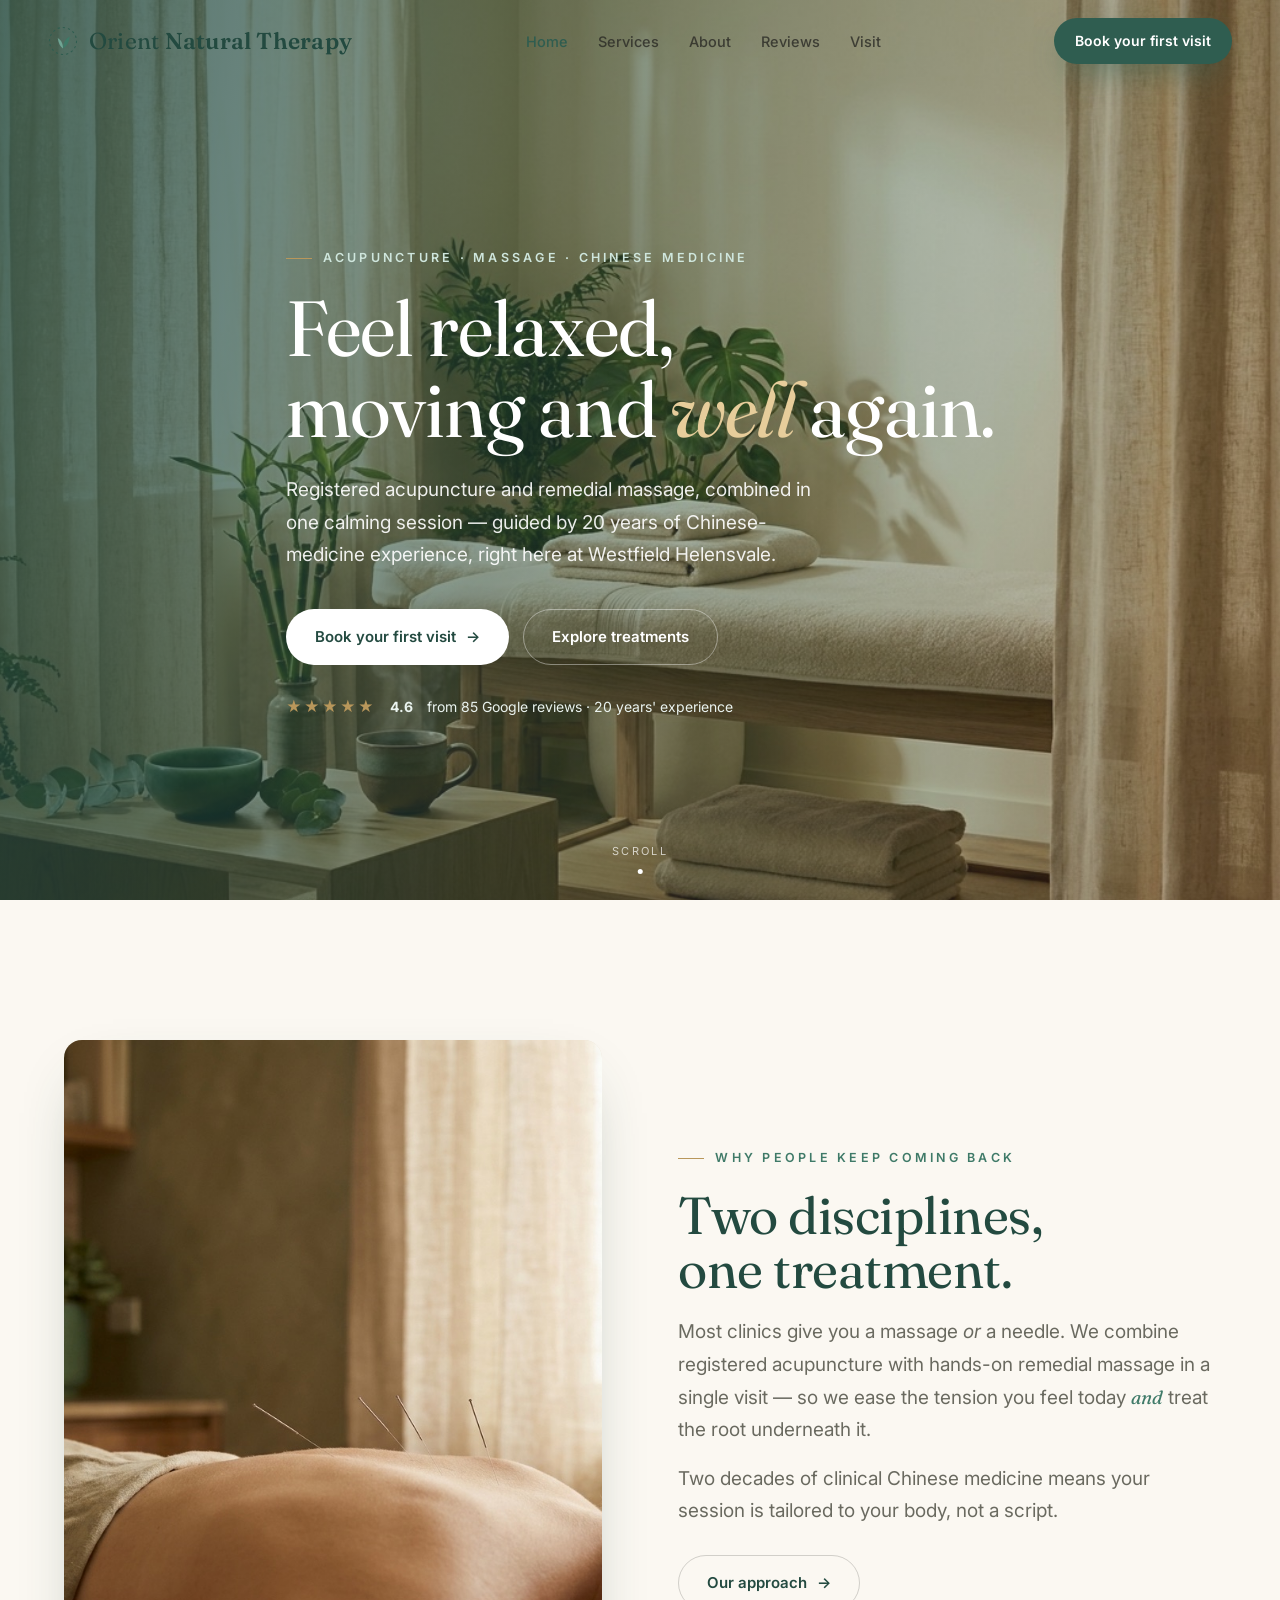
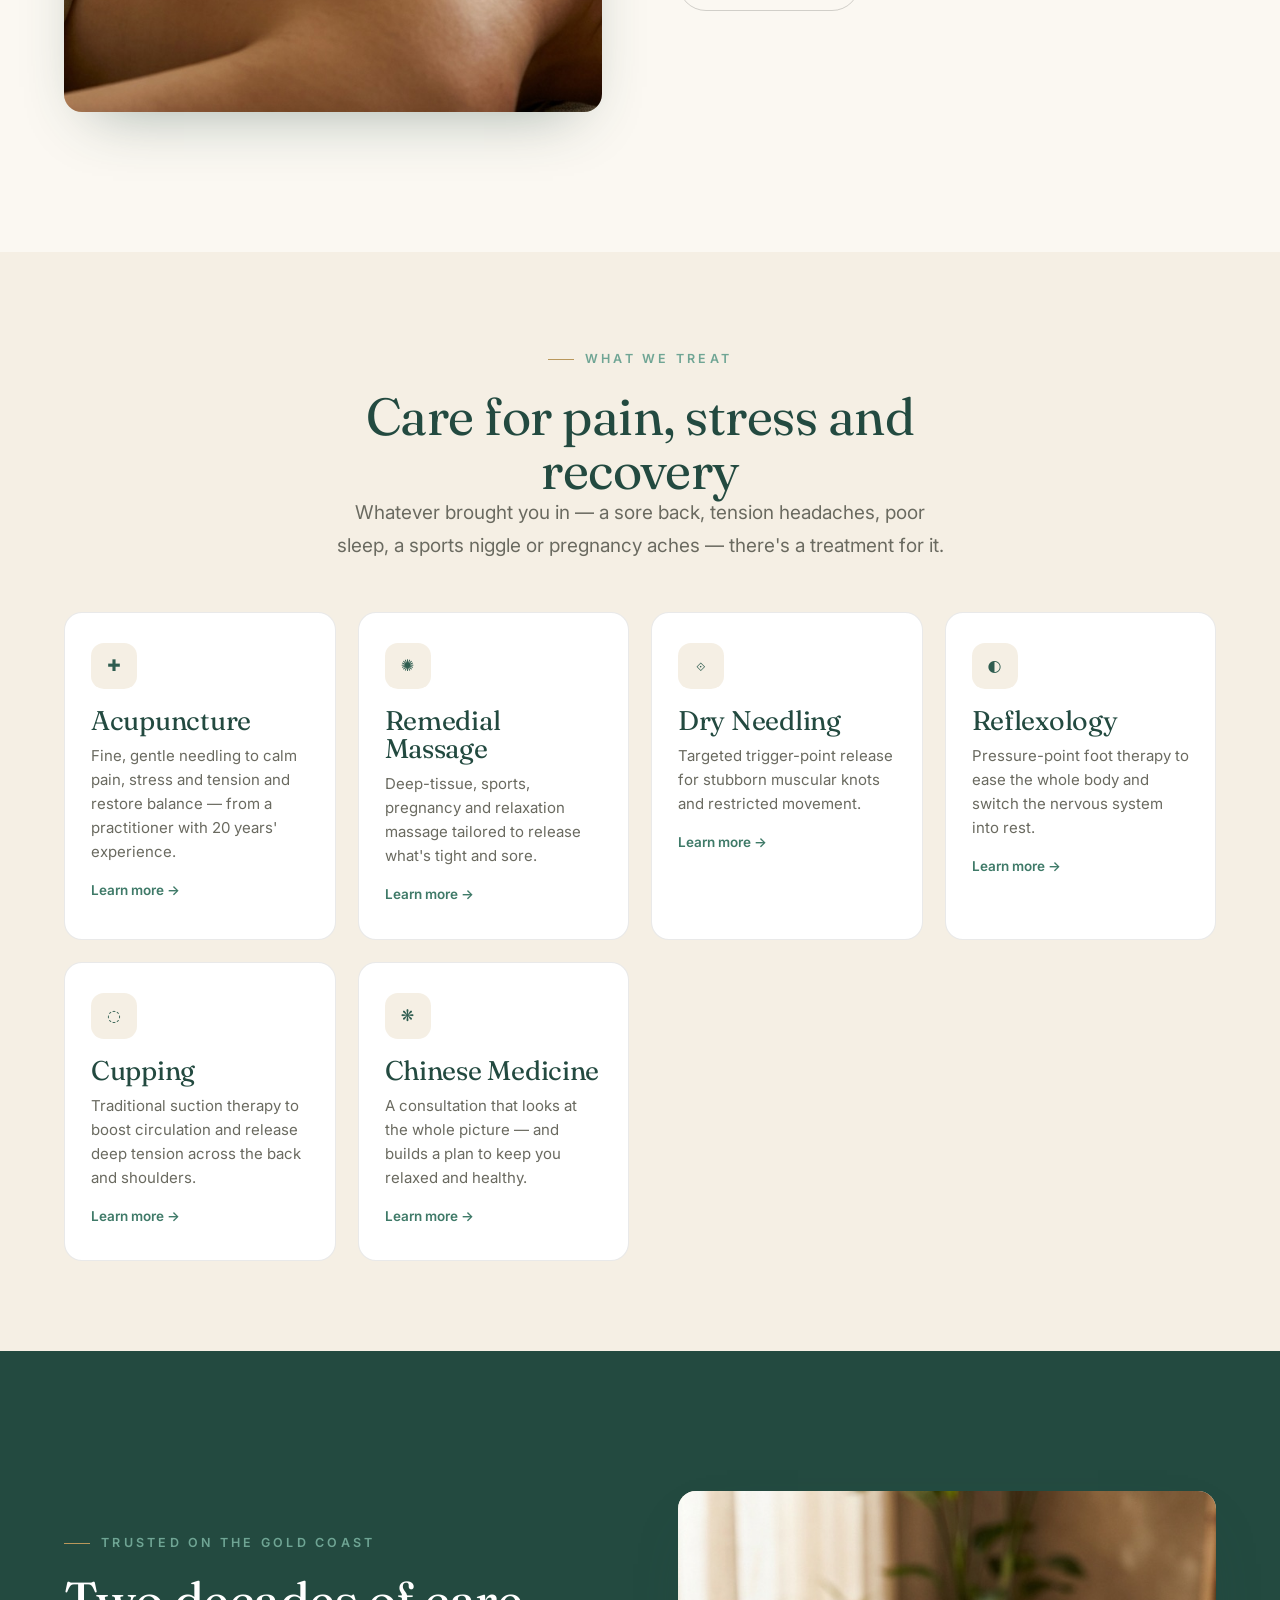
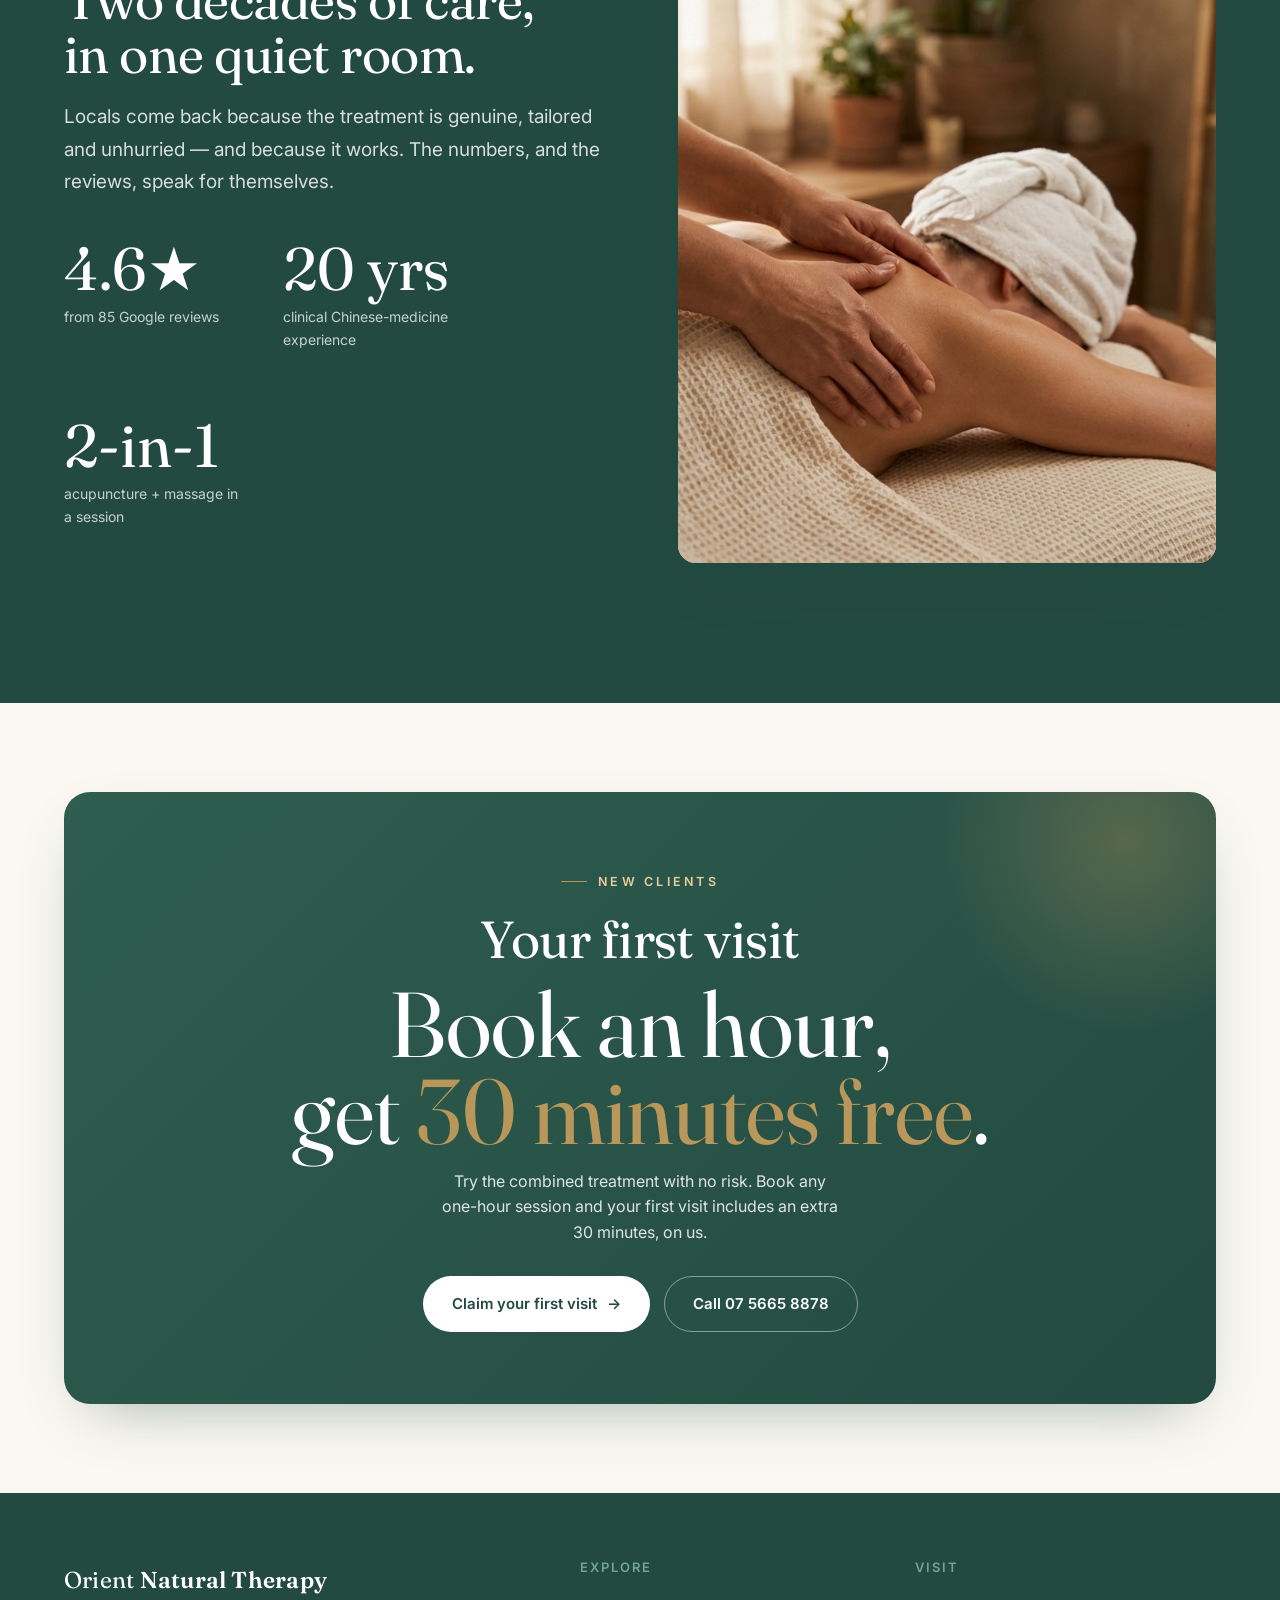
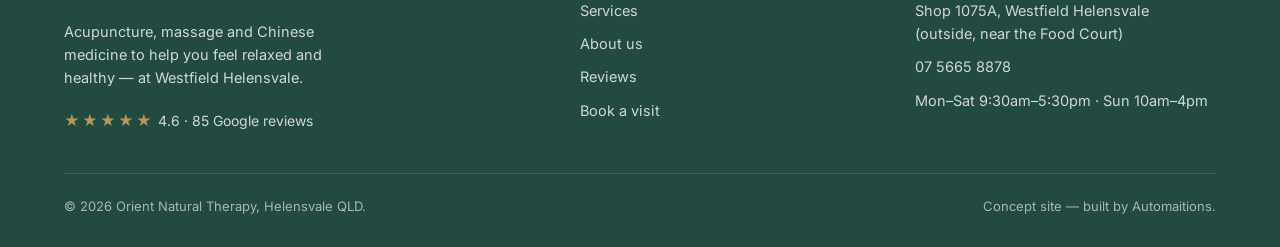
==== index.html @ d1888d2c "Orient Natural Therapy — 5-page premium wellness site (acupuncture/massage/Chinese medicine), on-bra" ====
<!DOCTYPE html>
<html lang="en">
<head>
<meta charset="UTF-8"/>
<meta name="viewport" content="width=device-width, initial-scale=1.0, viewport-fit=cover"/>
<title>Orient Natural Therapy — Acupuncture & Massage, Helensvale</title>
<meta name="description" content="Registered acupuncture and remedial massage in one calming session. 20 years' Chinese-medicine experience at Westfield Helensvale. 4.6★ from 85 reviews. First hour includes 30 minutes free."/>
<link rel="preconnect" href="https://fonts.googleapis.com"><link rel="preconnect" href="https://fonts.gstatic.com" crossorigin>
<link href="https://fonts.googleapis.com/css2?family=Fraunces:ital,opsz,wght@0,9..144,400;0,9..144,500;0,9..144,600;1,9..144,400&family=Inter:wght@400;500;600;700&display=swap" rel="stylesheet">
<link rel="stylesheet" href="style.css">
</head>
<body>

<nav class="bar">
  <a class="brand" href="index.html"><svg class="leaf" viewBox="0 0 40 40" fill="none"><circle cx="20" cy="20" r="18" stroke="#2f5d50" stroke-width="1.4" stroke-dasharray="3 4"/><path d="M20 30c0-7 3-13 9-16-1 8-4 13-9 16Z" fill="#3f7a68"/><path d="M20 30c0-6-2-11-7-14 1 7 3 11 7 14Z" fill="#6fa594"/></svg><span>Orient <b>Natural Therapy</b></span></a>
  <div class="navlinks">
    <a href="index.html" class="active">Home</a>
    <a href="services.html">Services</a>
    <a href="about.html">About</a>
    <a href="reviews.html">Reviews</a>
    <a href="book.html">Visit</a>
  </div>
  <a href="book.html" class="btn btn-primary sm navcta">Book your first visit</a>
  <button class="burger" id="burger" aria-label="Menu"><span></span><span></span><span></span></button>
</nav>

<div class="sheet" id="sheet">
  <div class="top"><a class="brand" href="index.html"><span>Orient <b>Natural Therapy</b></span></a><button class="x" id="sheetx" aria-label="Close">×</button></div>
  <div class="links">
    <a href="index.html">Home</a><a href="services.html">Services</a><a href="about.html">About</a><a href="reviews.html">Reviews</a><a href="book.html">Visit</a>
  </div>
  <a href="book.html" class="btn btn-primary">Book your first visit</a>
  <a href="tel:0756658878" class="btn btn-ghost" style="margin-top:12px;justify-content:center">Call 07 5665 8878</a>
</div>

<!-- HERO -->
<header class="hero">
  <div class="bgimg" style="background-image:url('img/hero.jpg')"></div>
  <div class="veil"></div>
  <div class="wrap">
    <span class="eyebrow reveal">Acupuncture · Massage · Chinese Medicine</span>
    <h1 class="reveal d1">Feel relaxed,<br>moving and <span class="serif-accent" style="color:#e7cd9b">well</span> again.</h1>
    <p class="lead reveal d2">Registered acupuncture and remedial massage, combined in one calming session — guided by 20 years of Chinese-medicine experience, right here at Westfield Helensvale.</p>
    <div class="herocta reveal d3">
      <a href="book.html" class="btn btn-light">Book your first visit <span class="arr">→</span></a>
      <a href="services.html" class="btn btn-ghost" style="border-color:rgba(255,255,255,.4);color:#fff">Explore treatments</a>
    </div>
    <div class="trust reveal d4"><span class="stars">★★★★★</span> <b>4.6</b> from 85 Google reviews · 20 years' experience</div>
  </div>
  <div class="scrollcue"><span>Scroll</span><span class="dot"></span></div>
</header>

<!-- MECHANISM -->
<section class="pad">
  <div class="wrap split r">
    <div class="txt reveal">
      <span class="eyebrow">Why people keep coming back</span>
      <h2>Two disciplines,<br>one treatment.</h2>
      <p class="lead" style="margin-top:20px">Most clinics give you a massage <em>or</em> a needle. We combine registered acupuncture with hands-on remedial massage in a single visit — so we ease the tension you feel today <span class="serif-accent">and</span> treat the root underneath it.</p>
      <p class="lead" style="margin-top:16px">Two decades of clinical Chinese medicine means your session is tailored to your body, not a script.</p>
      <a href="about.html" class="btn btn-ghost" style="margin-top:28px">Our approach <span class="arr">→</span></a>
    </div>
    <div class="media tall reveal d1"><img src="img/acupuncture.jpg" alt="Acupuncture treatment at Orient Natural Therapy"></div>
  </div>
</section>

<!-- SERVICES -->
<section class="pad-sm band sand">
  <div class="wrap">
    <div class="center" style="max-width:640px;margin:0 auto 50px">
      <span class="eyebrow reveal">What we treat</span>
      <h2 class="reveal d1">Care for pain, stress and recovery</h2>
      <p class="lead reveal d2">Whatever brought you in — a sore back, tension headaches, poor sleep, a sports niggle or pregnancy aches — there's a treatment for it.</p>
    </div>
    <div class="grid">
      <div class="card reveal"><div class="ico">✚</div><h3>Acupuncture</h3><p>Fine, gentle needling to calm pain, stress and tension and restore balance — from a practitioner with 20 years' experience.</p><a href="services.html#acupuncture" class="more">Learn more →</a></div>
      <div class="card reveal d1"><div class="ico">✺</div><h3>Remedial Massage</h3><p>Deep-tissue, sports, pregnancy and relaxation massage tailored to release what's tight and sore.</p><a href="services.html#massage" class="more">Learn more →</a></div>
      <div class="card reveal d2"><div class="ico">⟐</div><h3>Dry Needling</h3><p>Targeted trigger-point release for stubborn muscular knots and restricted movement.</p><a href="services.html#dry-needling" class="more">Learn more →</a></div>
      <div class="card reveal"><div class="ico">◐</div><h3>Reflexology</h3><p>Pressure-point foot therapy to ease the whole body and switch the nervous system into rest.</p><a href="services.html#reflexology" class="more">Learn more →</a></div>
      <div class="card reveal d1"><div class="ico">◌</div><h3>Cupping</h3><p>Traditional suction therapy to boost circulation and release deep tension across the back and shoulders.</p><a href="services.html#cupping" class="more">Learn more →</a></div>
      <div class="card reveal d2"><div class="ico">❋</div><h3>Chinese Medicine</h3><p>A consultation that looks at the whole picture — and builds a plan to keep you relaxed and healthy.</p><a href="services.html#chinese-medicine" class="more">Learn more →</a></div>
    </div>
  </div>
</section>

<!-- PROOF -->
<section class="pad band">
  <div class="wrap split">
    <div class="txt reveal">
      <span class="eyebrow">Trusted on the Gold Coast</span>
      <h2>Two decades of care,<br>in one quiet room.</h2>
      <p class="lead" style="margin-top:20px">Locals come back because the treatment is genuine, tailored and unhurried — and because it works. The numbers, and the reviews, speak for themselves.</p>
      <div class="stats" style="margin-top:40px">
        <div class="stat"><div class="n">4.6★</div><div class="l">from 85 Google reviews</div></div>
        <div class="stat"><div class="n">20 yrs</div><div class="l">clinical Chinese-medicine experience</div></div>
        <div class="stat"><div class="n">2-in-1</div><div class="l">acupuncture + massage in a session</div></div>
      </div>
    </div>
    <div class="media tall reveal d1"><img src="img/massage.jpg" alt="Remedial massage at Orient Natural Therapy"></div>
  </div>
</section>

<!-- OFFER -->
<section class="pad-sm">
  <div class="wrap">
    <div class="offer reveal">
      <span class="eyebrow" style="color:#e7cd9b;justify-content:center">New clients</span>
      <h2>Your first visit</h2>
      <div class="big">Book an hour,<br>get <span>30 minutes free</span>.</div>
      <p>Try the combined treatment with no risk. Book any one-hour session and your first visit includes an extra 30 minutes, on us.</p>
      <div class="herocta">
        <a href="book.html" class="btn btn-light">Claim your first visit <span class="arr">→</span></a>
        <a href="tel:0756658878" class="btn btn-ghost" style="border-color:rgba(255,255,255,.45);color:#fff">Call 07 5665 8878</a>
      </div>
    </div>
  </div>
</section>

<!-- FOOTER -->
<footer>
  <div class="wrap">
    <div class="cols">
      <div>
        <a class="brand" href="index.html"><span style="color:#fff">Orient <b>Natural Therapy</b></span></a>
        <p style="margin-top:16px;max-width:34ch;font-size:14.5px">Acupuncture, massage and Chinese medicine to help you feel relaxed and healthy — at Westfield Helensvale.</p>
        <div style="margin-top:18px"><span class="stars">★★★★★</span> <span style="font-size:14px">4.6 · 85 Google reviews</span></div>
      </div>
      <div>
        <h4>Explore</h4>
        <a href="services.html">Services</a><a href="about.html">About us</a><a href="reviews.html">Reviews</a><a href="book.html">Book a visit</a>
      </div>
      <div>
        <h4>Visit</h4>
        <a href="https://maps.google.com/?q=Orient+Natural+Therapy+Westfield+Helensvale" target="_blank" rel="noopener">Shop 1075A, Westfield Helensvale<br>(outside, near the Food Court)</a>
        <a href="tel:0756658878">07 5665 8878</a>
        <a>Mon–Sat 9:30am–5:30pm · Sun 10am–4pm</a>
      </div>
    </div>
    <div class="fine"><span>© 2026 Orient Natural Therapy, Helensvale QLD.</span><span>Concept site — built by Automaitions.</span></div>
  </div>
</footer>

<script src="script.js"></script>
</body>
</html>
---- style.css ----
/* Orient Natural Therapy — calm premium wellness design system */
:root{
  --jade:#2f5d50; --jade-d:#234a40; --jade-l:#3f7a68; --jade-soft:#6fa594;
  --sand:#f5efe4; --sand-2:#ece2d2; --paper:#fbf8f2; --card:#ffffff;
  --ink:#2c2c27; --mut:#6a6a60; --gold:#b9975b; --line:rgba(44,44,39,.1);
  --shadow:0 24px 60px -28px rgba(35,74,64,.45);
  --r:18px; --maxw:1200px;
  --serif:"Fraunces",Georgia,serif; --sans:"Inter",system-ui,sans-serif;
}
*{margin:0;padding:0;box-sizing:border-box}
html{scroll-behavior:smooth}
body{font-family:var(--sans);color:var(--ink);background:var(--paper);line-height:1.6;-webkit-font-smoothing:antialiased;overflow-x:hidden}
a{color:inherit;text-decoration:none}
img{display:block;max-width:100%}
::selection{background:rgba(63,122,104,.25)}
.wrap{max-width:var(--maxw);margin:0 auto;padding:0 24px}
section{position:relative}

/* type */
h1,h2,h3{font-family:var(--serif);font-weight:400;line-height:1.04;letter-spacing:-.01em;color:var(--jade-d)}
h1{font-size:clamp(40px,6.6vw,78px)}
h2{font-size:clamp(30px,4.4vw,52px)}
h3{font-size:clamp(20px,2.4vw,27px)}
.eyebrow{font-family:var(--sans);font-size:12.5px;letter-spacing:.26em;text-transform:uppercase;font-weight:600;color:var(--jade-l);display:inline-flex;align-items:center;gap:11px;margin-bottom:20px}
.eyebrow::before{content:"";width:26px;height:1px;background:var(--gold)}
.lead{font-size:clamp(16px,1.6vw,19px);color:var(--mut);max-width:52ch;line-height:1.7}
.serif-accent{font-family:var(--serif);font-style:italic;color:var(--jade-l)}

/* nav */
nav.bar{position:fixed;top:0;left:0;right:0;z-index:50;display:flex;align-items:center;justify-content:space-between;
  padding:18px clamp(20px,4vw,48px);transition:background .4s,box-shadow .4s,padding .4s}
nav.bar.solid{background:rgba(251,248,242,.86);backdrop-filter:blur(14px);box-shadow:0 1px 0 var(--line);padding-top:13px;padding-bottom:13px}
.brand{display:flex;align-items:center;gap:11px;font-family:var(--serif);font-size:23px;color:var(--jade-d);letter-spacing:.01em;white-space:nowrap}
.brand .leaf{width:30px;height:30px;flex:none}
.brand b{font-weight:600}
.navlinks{display:none;gap:30px;align-items:center}
.navlinks a{font-size:14.5px;font-weight:500;color:var(--ink);opacity:.82;transition:opacity .2s}
.navlinks a:hover,.navlinks a.active{opacity:1;color:var(--jade)}
nav.bar .navcta{display:none}
.burger{background:none;border:none;cursor:pointer;display:flex;flex-direction:column;gap:5px;padding:8px}
.burger span{width:24px;height:2px;background:var(--jade-d);border-radius:2px;transition:.3s}
@media(min-width:900px){.navlinks{display:flex}nav.bar .navcta{display:inline-flex}.burger{display:none}}
@media(max-width:560px){.brand{font-size:18px}.brand .leaf{width:25px;height:25px}}

/* buttons */
.btn{display:inline-flex;align-items:center;gap:10px;font-family:var(--sans);font-weight:600;font-size:15px;
  padding:15px 28px;border-radius:100px;cursor:pointer;border:1px solid transparent;transition:transform .25s,box-shadow .3s,background .3s,color .3s;white-space:nowrap}
.btn .arr{transition:transform .3s}
.btn:hover .arr{transform:translateX(4px)}
.btn-primary{background:var(--jade);color:#fff;box-shadow:0 14px 34px -12px rgba(47,93,80,.7)}
.btn-primary:hover{background:var(--jade-d);transform:translateY(-2px)}
.btn-ghost{border-color:rgba(44,44,39,.2);color:var(--jade-d)}
.btn-ghost:hover{border-color:var(--jade);background:rgba(63,122,104,.06)}
.btn-light{background:#fff;color:var(--jade-d);box-shadow:var(--shadow)}
.btn.sm{padding:11px 20px;font-size:14px}

/* hero */
.hero{min-height:100svh;display:flex;align-items:center;position:relative;overflow:hidden;background:var(--sand)}
.hero .bgimg{position:absolute;inset:0;z-index:0;background-size:cover;background-position:center;transform:scale(1.05)}
.hero .veil{position:absolute;inset:0;z-index:1;background:linear-gradient(100deg,rgba(35,74,64,.82) 0%,rgba(35,74,64,.5) 42%,rgba(35,74,64,.12) 100%)}
.hero .wrap{position:relative;z-index:2;padding-top:120px;padding-bottom:60px}
.hero h1{color:#fff;max-width:16ch}
.hero .eyebrow{color:#cfe6dd}.hero .eyebrow::before{background:var(--gold)}
.hero .lead{color:rgba(255,255,255,.9);margin-top:24px;max-width:46ch}
.hero .herocta{margin-top:38px;display:flex;gap:14px;flex-wrap:wrap;align-items:center}
.hero .trust{margin-top:30px;display:flex;align-items:center;gap:14px;color:#eaf3ef;font-size:14px;flex-wrap:wrap}
.stars{color:var(--gold);letter-spacing:2px;font-size:15px}
.scrollcue{position:absolute;bottom:26px;left:50%;transform:translateX(-50%);z-index:2;color:rgba(255,255,255,.7);font-size:11px;letter-spacing:.22em;text-transform:uppercase;display:flex;flex-direction:column;align-items:center;gap:8px}
.scrollcue .dot{width:5px;height:5px;border-radius:50%;background:#fff;animation:fall 1.8s infinite}
@keyframes fall{0%{transform:translateY(-6px);opacity:0}40%{opacity:1}100%{transform:translateY(10px);opacity:0}}

/* sections */
.pad{padding:clamp(72px,11vw,140px) 0}
.pad-sm{padding:clamp(54px,7vw,90px) 0}
.center{text-align:center}
.center .eyebrow{justify-content:center}
.center .lead{margin-left:auto;margin-right:auto}
.split{display:grid;grid-template-columns:1fr;gap:clamp(36px,6vw,80px);align-items:center}
@media(min-width:880px){.split{grid-template-columns:1fr 1fr}.split.r .txt{order:2}}
.media{border-radius:var(--r);overflow:hidden;box-shadow:var(--shadow);aspect-ratio:3/2;background:var(--sand-2)}
.media img{width:100%;height:100%;object-fit:cover}
.tall{aspect-ratio:4/5}

/* cards */
.grid{display:grid;gap:22px;grid-template-columns:repeat(auto-fit,minmax(248px,1fr))}
.card{background:var(--card);border:1px solid var(--line);border-radius:var(--r);padding:30px 26px 32px;transition:transform .35s,box-shadow .35s}
.card:hover{transform:translateY(-5px);box-shadow:var(--shadow)}
.card .ico{width:46px;height:46px;border-radius:13px;background:var(--sand);display:grid;place-items:center;margin-bottom:18px;color:var(--jade)}
.card h3{color:var(--jade-d);margin-bottom:9px}
.card p{color:var(--mut);font-size:15px}
.card .more{margin-top:16px;font-size:13.5px;font-weight:600;color:var(--jade-l);display:inline-flex;gap:6px}

/* band */
.band{background:var(--jade-d);color:#fff}
.band h2{color:#fff}.band .lead{color:rgba(255,255,255,.82)}.band .eyebrow{color:var(--jade-soft)}
.band.sand{background:var(--sand)}
.band.sand h2{color:var(--jade-d)}.band.sand .lead{color:var(--mut)}

/* stats / proof */
.stats{display:flex;flex-wrap:wrap;gap:clamp(28px,5vw,64px)}
.stat .n{font-family:var(--serif);font-size:clamp(38px,5vw,60px);color:var(--jade-d);line-height:1}
.band .stat .n{color:#fff}
.stat .l{font-size:14px;color:var(--mut);margin-top:8px;max-width:20ch}
.band .stat .l{color:rgba(255,255,255,.75)}

/* reviews */
.quote{background:var(--card);border:1px solid var(--line);border-radius:var(--r);padding:30px 28px;break-inside:avoid}
.quote .stars{font-size:14px}
.quote p{margin-top:12px;color:var(--ink);font-size:15.5px;line-height:1.65}
.quote .who{margin-top:16px;font-size:13.5px;color:var(--mut);font-weight:600}
.masonry{columns:1;column-gap:22px}
@media(min-width:680px){.masonry{columns:2}}
@media(min-width:1000px){.masonry{columns:3}}
.masonry .quote{margin-bottom:22px}

/* offer */
.offer{background:linear-gradient(135deg,var(--jade) 0%,var(--jade-d) 100%);color:#fff;border-radius:26px;padding:clamp(38px,6vw,72px);text-align:center;box-shadow:var(--shadow);position:relative;overflow:hidden}
.offer::after{content:"";position:absolute;width:380px;height:380px;border-radius:50%;background:radial-gradient(closest-side,rgba(185,151,91,.32),transparent);top:-140px;right:-100px}
.offer h2{color:#fff;position:relative}
.offer .big{font-family:var(--serif);font-size:clamp(46px,8vw,92px);color:#fff;line-height:.95;margin:14px 0}
.offer .big span{color:var(--gold)}
.offer p{color:rgba(255,255,255,.85);position:relative;max-width:40ch;margin:0 auto}
.offer .herocta{justify-content:center;margin-top:30px;display:flex;gap:14px;flex-wrap:wrap;position:relative}

/* info rows */
.info{display:grid;gap:18px;grid-template-columns:repeat(auto-fit,minmax(220px,1fr))}
.info .row{display:flex;gap:14px;align-items:flex-start}
.info .row .ico{color:var(--jade-l);flex:none;margin-top:2px}
.info .row b{display:block;font-family:var(--sans);font-weight:600;color:var(--jade-d);font-size:15px}
.info .row span{color:var(--mut);font-size:14.5px}

/* footer */
footer{background:var(--jade-d);color:rgba(255,255,255,.78);padding:64px 0 30px}
footer .cols{display:grid;gap:34px;grid-template-columns:1fr;margin-bottom:40px}
@media(min-width:760px){footer .cols{grid-template-columns:1.6fr 1fr 1fr}}
footer .brand{color:#fff}footer h4{font-family:var(--sans);font-size:13px;letter-spacing:.16em;text-transform:uppercase;color:var(--jade-soft);margin-bottom:16px;font-weight:600}
footer a{display:block;color:rgba(255,255,255,.78);font-size:14.5px;padding:5px 0;transition:color .2s}footer a:hover{color:#fff}
footer .fine{border-top:1px solid rgba(255,255,255,.12);padding-top:22px;display:flex;justify-content:space-between;flex-wrap:wrap;gap:10px;font-size:13px;color:rgba(255,255,255,.6)}

/* mobile menu */
.sheet{position:fixed;inset:0;z-index:60;background:var(--paper);transform:translateX(100%);transition:transform .4s cubic-bezier(.22,1,.36,1);display:flex;flex-direction:column;padding:24px}
.sheet.open{transform:none}
.sheet .top{display:flex;justify-content:space-between;align-items:center}
.sheet .x{background:none;border:none;font-size:30px;color:var(--jade-d);cursor:pointer;line-height:1}
.sheet .links{display:flex;flex-direction:column;gap:6px;margin-top:36px}
.sheet .links a{font-family:var(--serif);font-size:30px;color:var(--jade-d);padding:8px 0}
.sheet .btn{margin-top:24px;justify-content:center}

/* reveal animation */
.reveal{opacity:0;transform:translateY(26px);transition:opacity .9s cubic-bezier(.16,1,.3,1),transform .9s cubic-bezier(.16,1,.3,1)}
.reveal.in{opacity:1;transform:none}
.reveal.d1{transition-delay:.08s}.reveal.d2{transition-delay:.16s}.reveal.d3{transition-delay:.24s}.reveal.d4{transition-delay:.32s}
@media(prefers-reduced-motion:reduce){.reveal{opacity:1;transform:none;transition:none}.hero .bgimg{transform:none}.scrollcue .dot{animation:none}}
.pagehero{padding:160px 0 70px;background:var(--sand);position:relative;overflow:hidden}
.pagehero .blob{position:absolute;width:520px;height:520px;border-radius:50%;background:radial-gradient(closest-side,rgba(63,122,104,.18),transparent);top:-180px;right:-120px;z-index:0}
.pagehero .wrap{position:relative;z-index:1}
.pagehero p.lead{margin-top:18px}
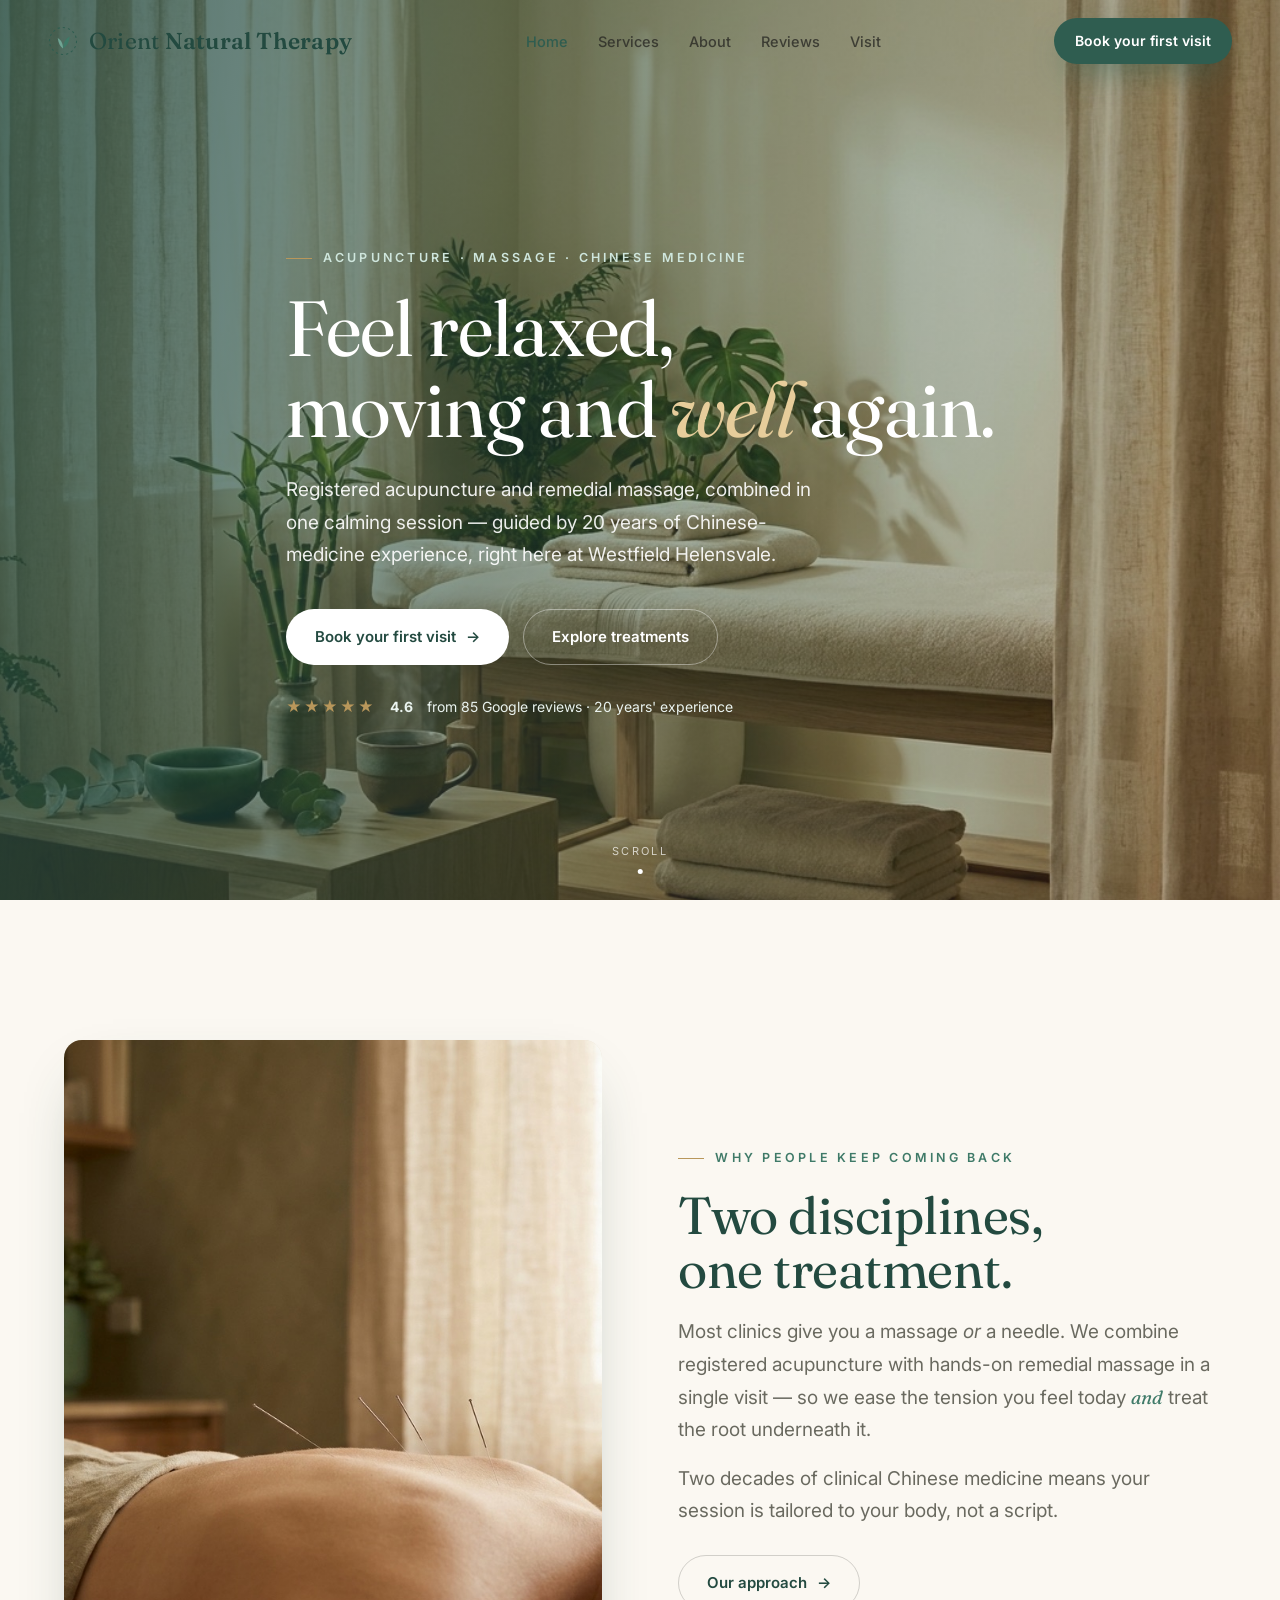
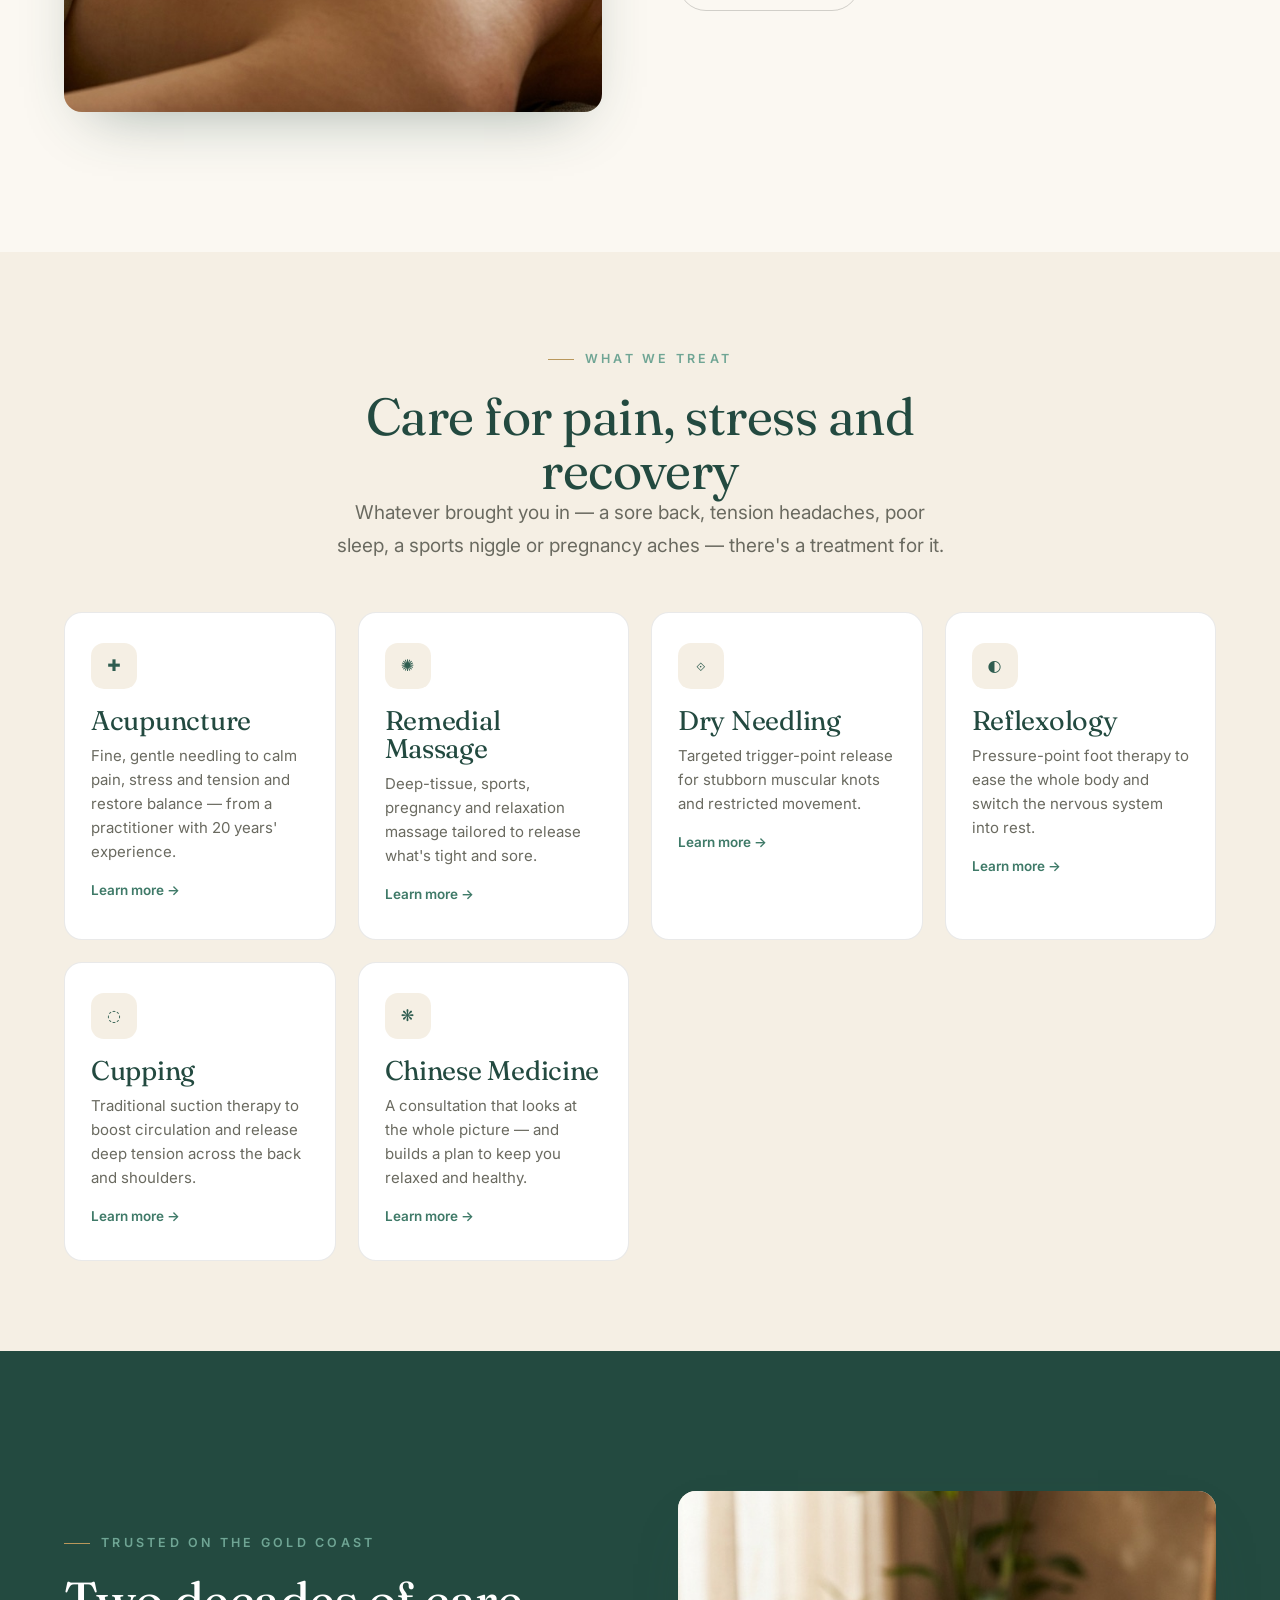
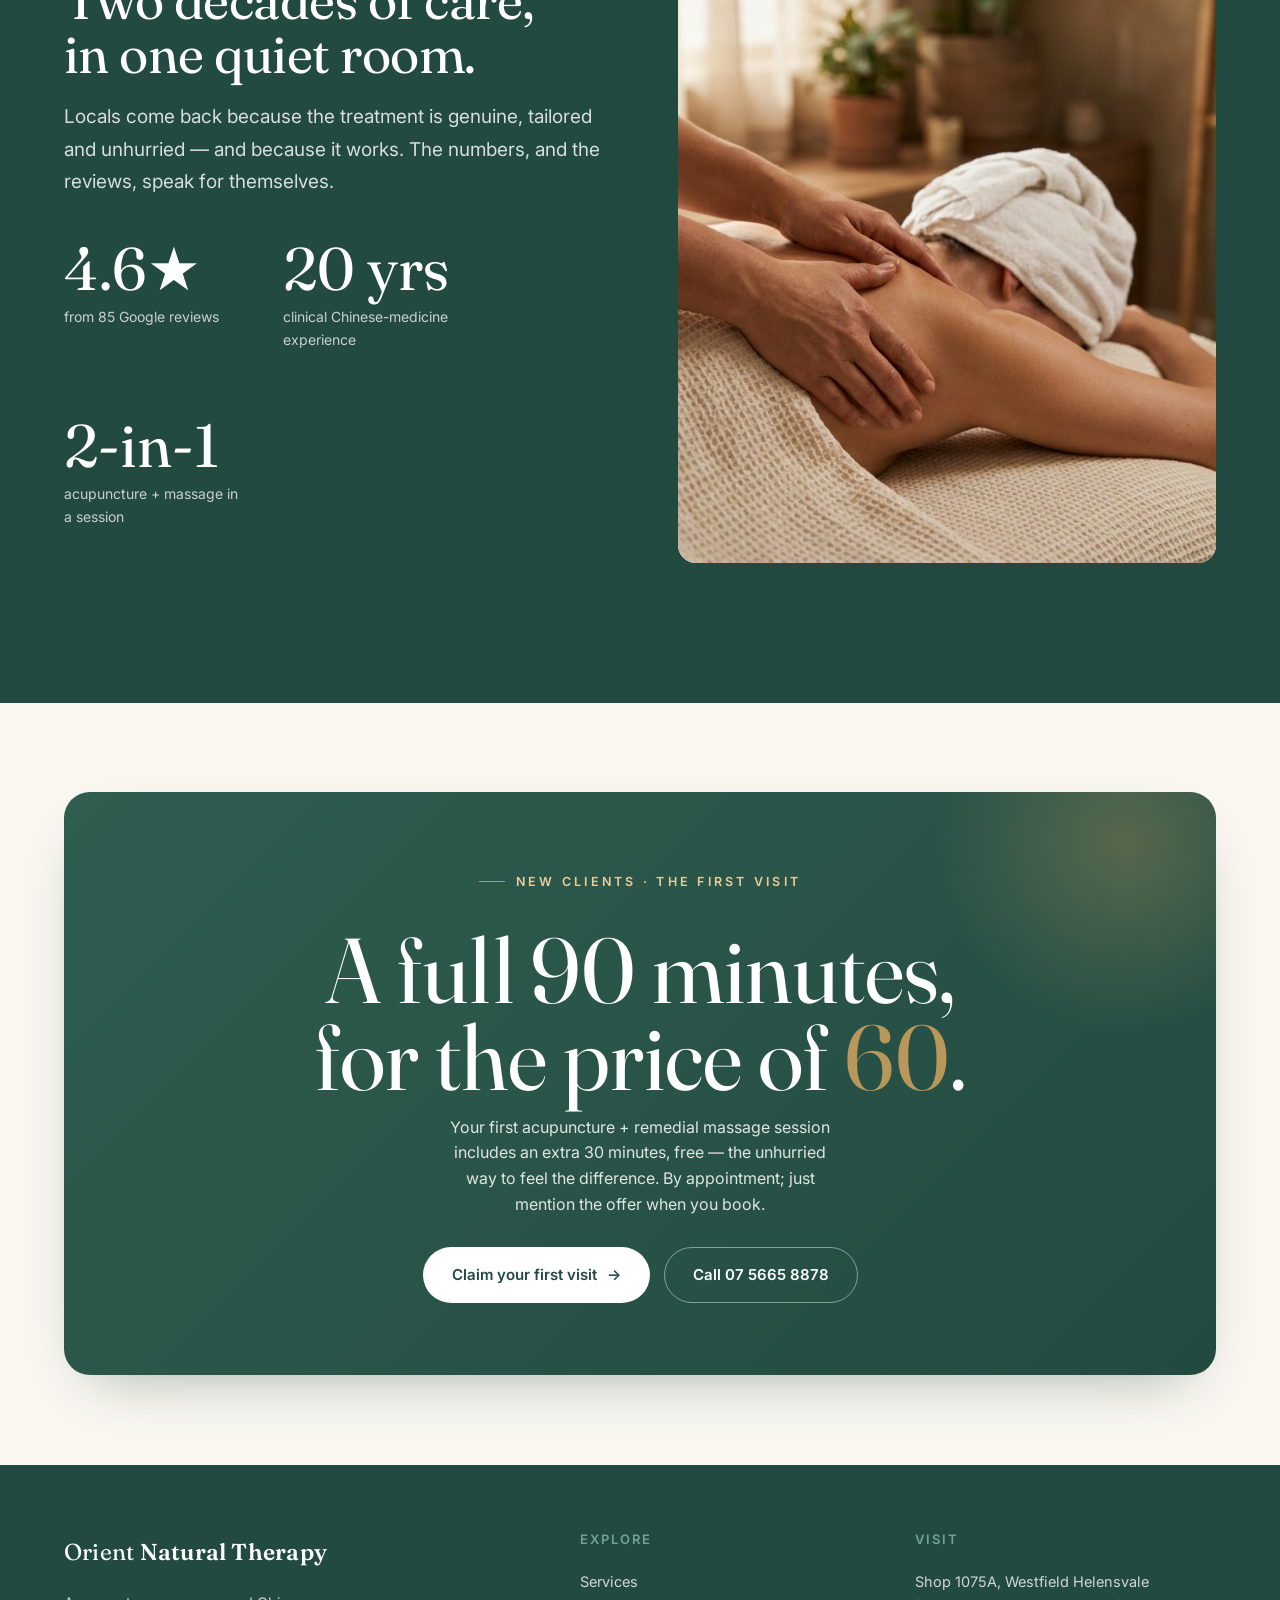
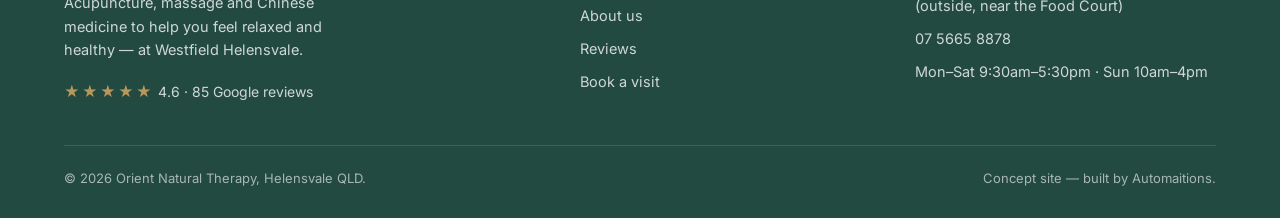
==== commit c91954ba: "Conversion pass: real named Google reviews (Vu Nguyen, Sander-Henri), surface practitioner Wallace a" ====
--- a/index.html
+++ b/index.html
@@ -104,10 +104,9 @@
 <section class="pad-sm">
   <div class="wrap">
     <div class="offer reveal">
-      <span class="eyebrow" style="color:#e7cd9b;justify-content:center">New clients</span>
-      <h2>Your first visit</h2>
-      <div class="big">Book an hour,<br>get <span>30 minutes free</span>.</div>
-      <p>Try the combined treatment with no risk. Book any one-hour session and your first visit includes an extra 30 minutes, on us.</p>
+      <span class="eyebrow" style="color:#e7cd9b;justify-content:center">New clients · The First Visit</span>
+      <div class="big">A full 90 minutes,<br>for the price of <span>60</span>.</div>
+      <p>Your first acupuncture + remedial massage session includes an extra 30 minutes, free — the unhurried way to feel the difference. By appointment; just mention the offer when you book.</p>
       <div class="herocta">
         <a href="book.html" class="btn btn-light">Claim your first visit <span class="arr">→</span></a>
         <a href="tel:0756658878" class="btn btn-ghost" style="border-color:rgba(255,255,255,.45);color:#fff">Call 07 5665 8878</a>
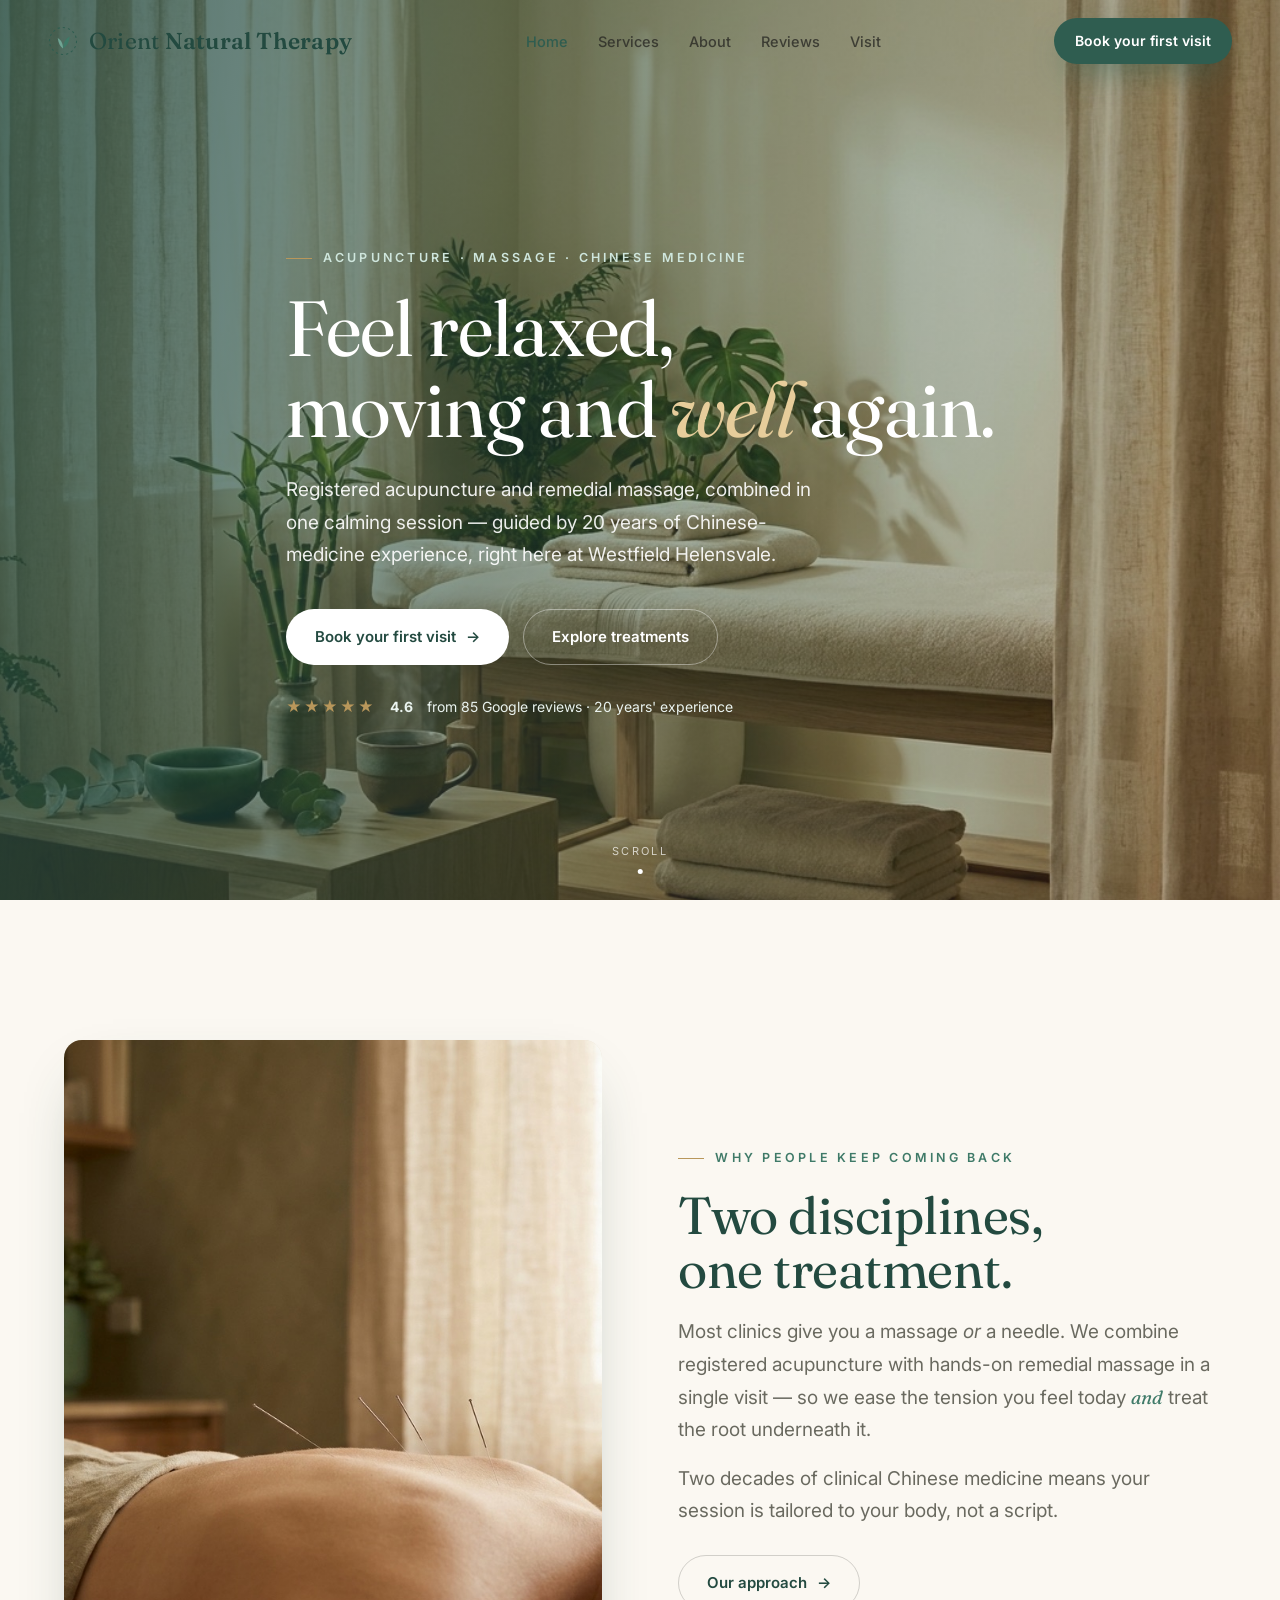
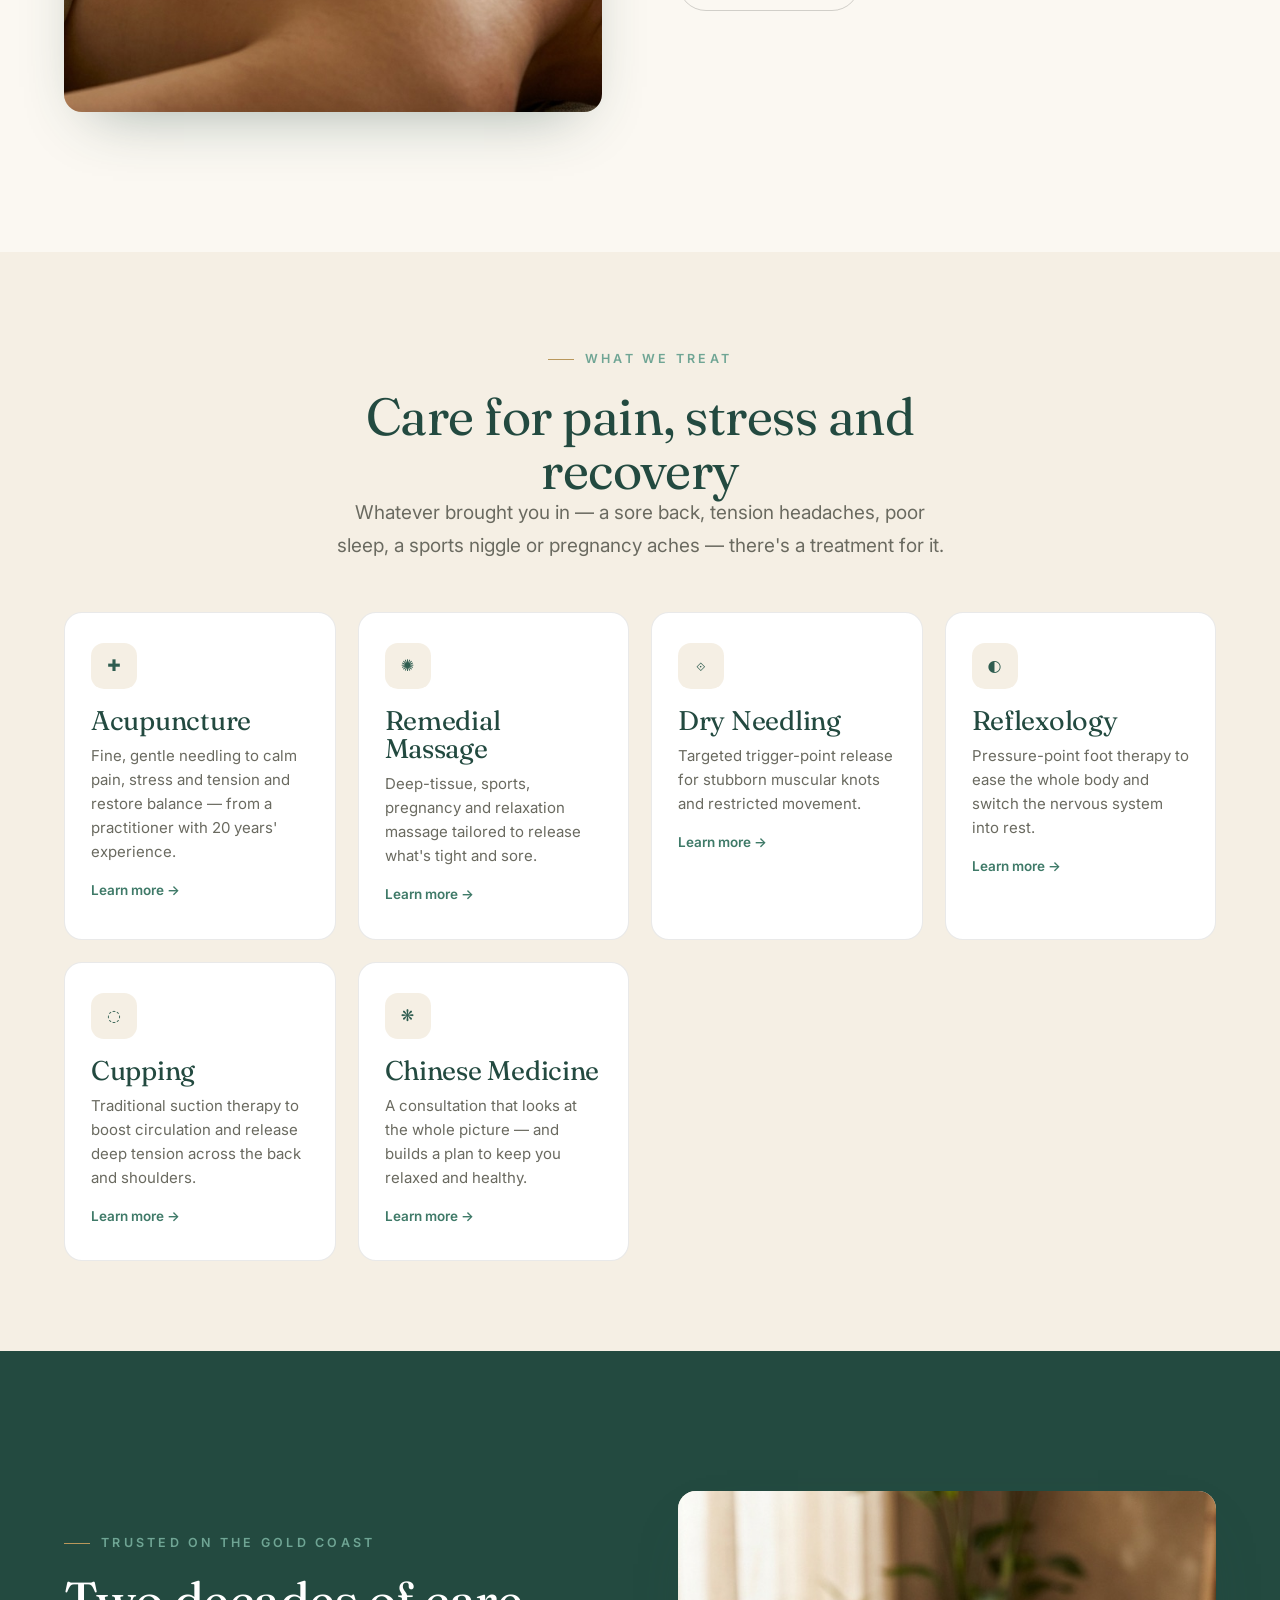
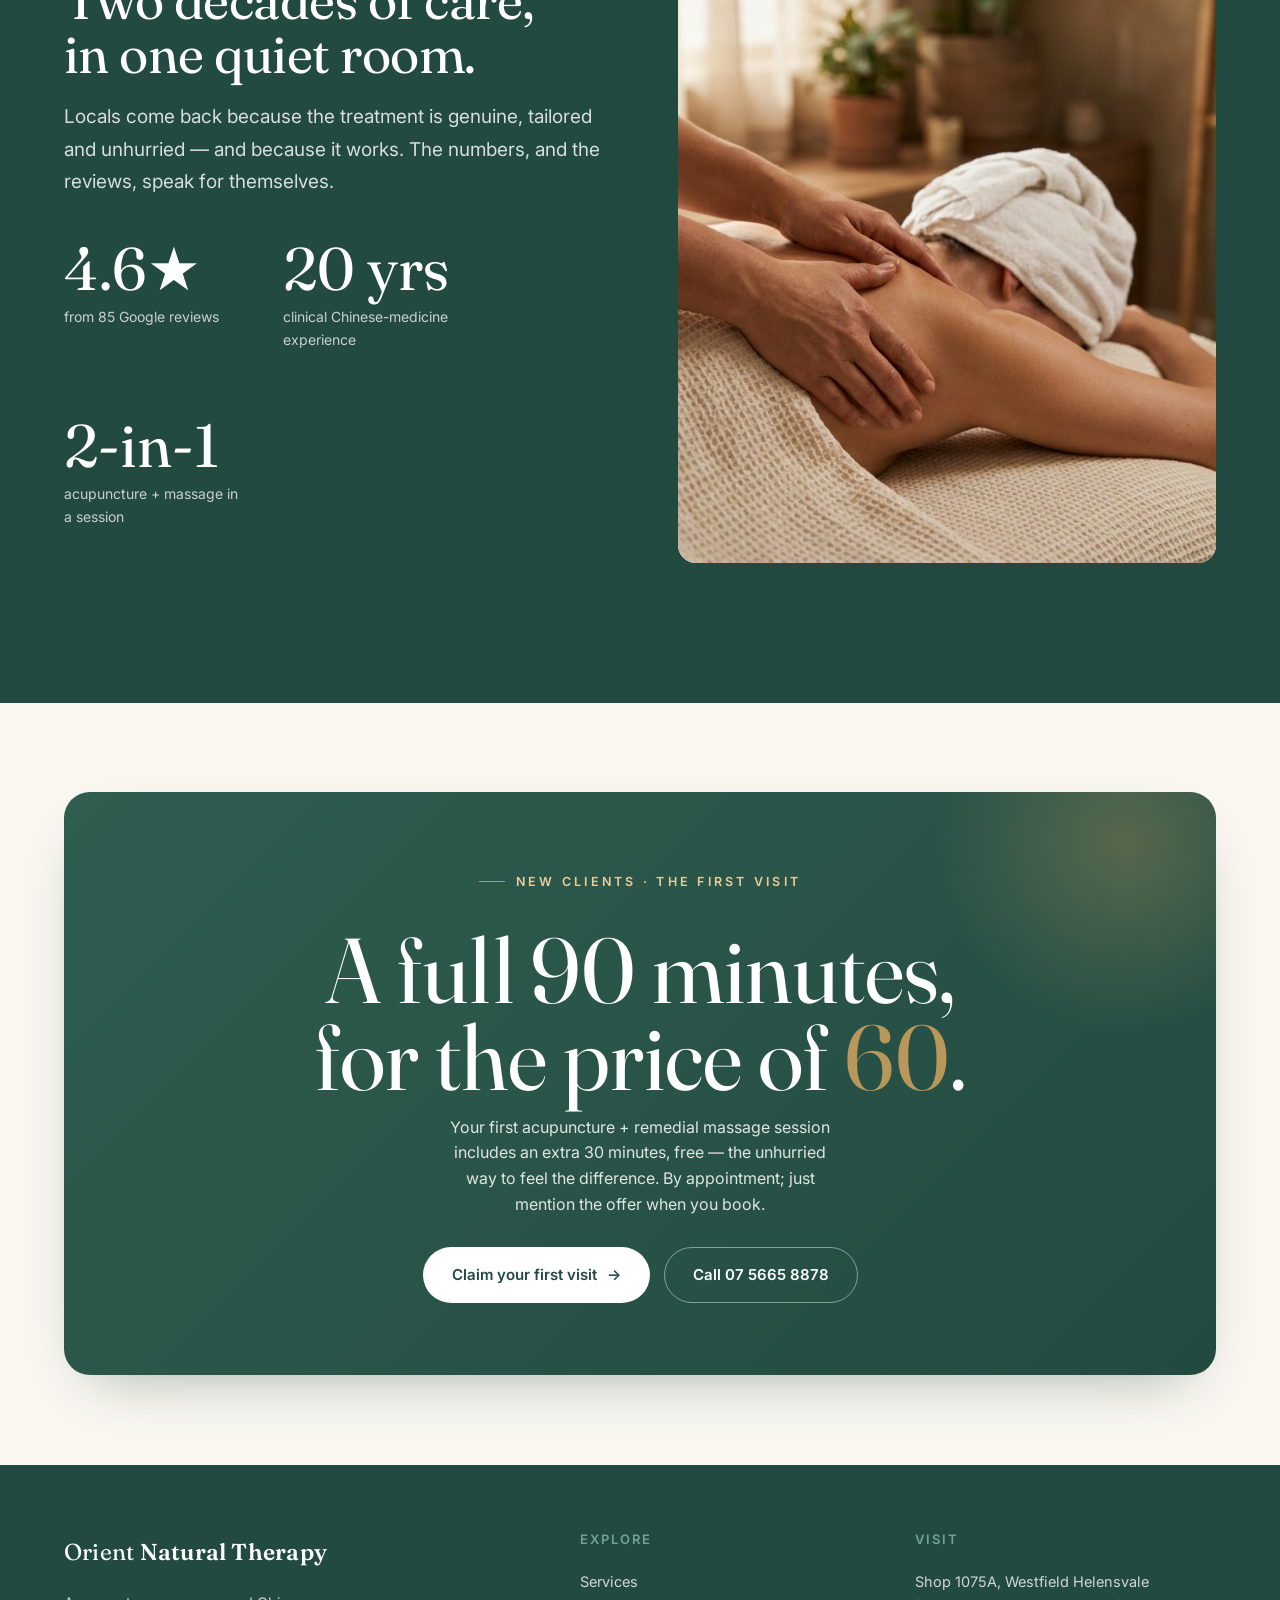
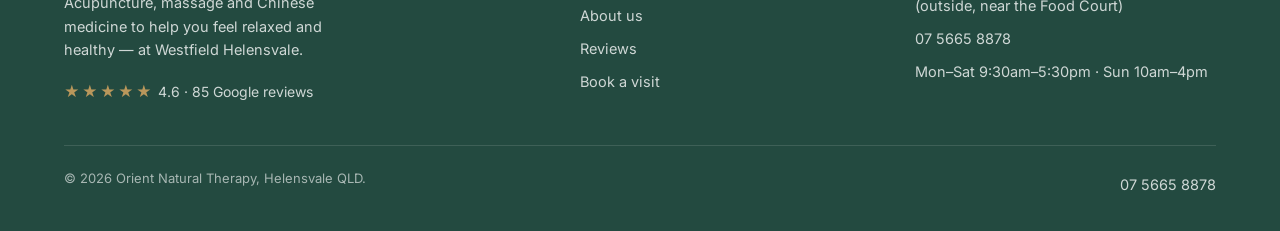
==== commit e9af5b45: "Strip agency footer for client-facing pitch (neutral phone link)" ====
--- a/index.html
+++ b/index.html
@@ -135,7 +135,7 @@
         <a>Mon–Sat 9:30am–5:30pm · Sun 10am–4pm</a>
       </div>
     </div>
-    <div class="fine"><span>© 2026 Orient Natural Therapy, Helensvale QLD.</span><span>Concept site — built by Automaitions.</span></div>
+    <div class="fine"><span>© 2026 Orient Natural Therapy, Helensvale QLD.</span><span><a href="tel:0756658878">07 5665 8878</a></span></div>
   </div>
 </footer>
 
